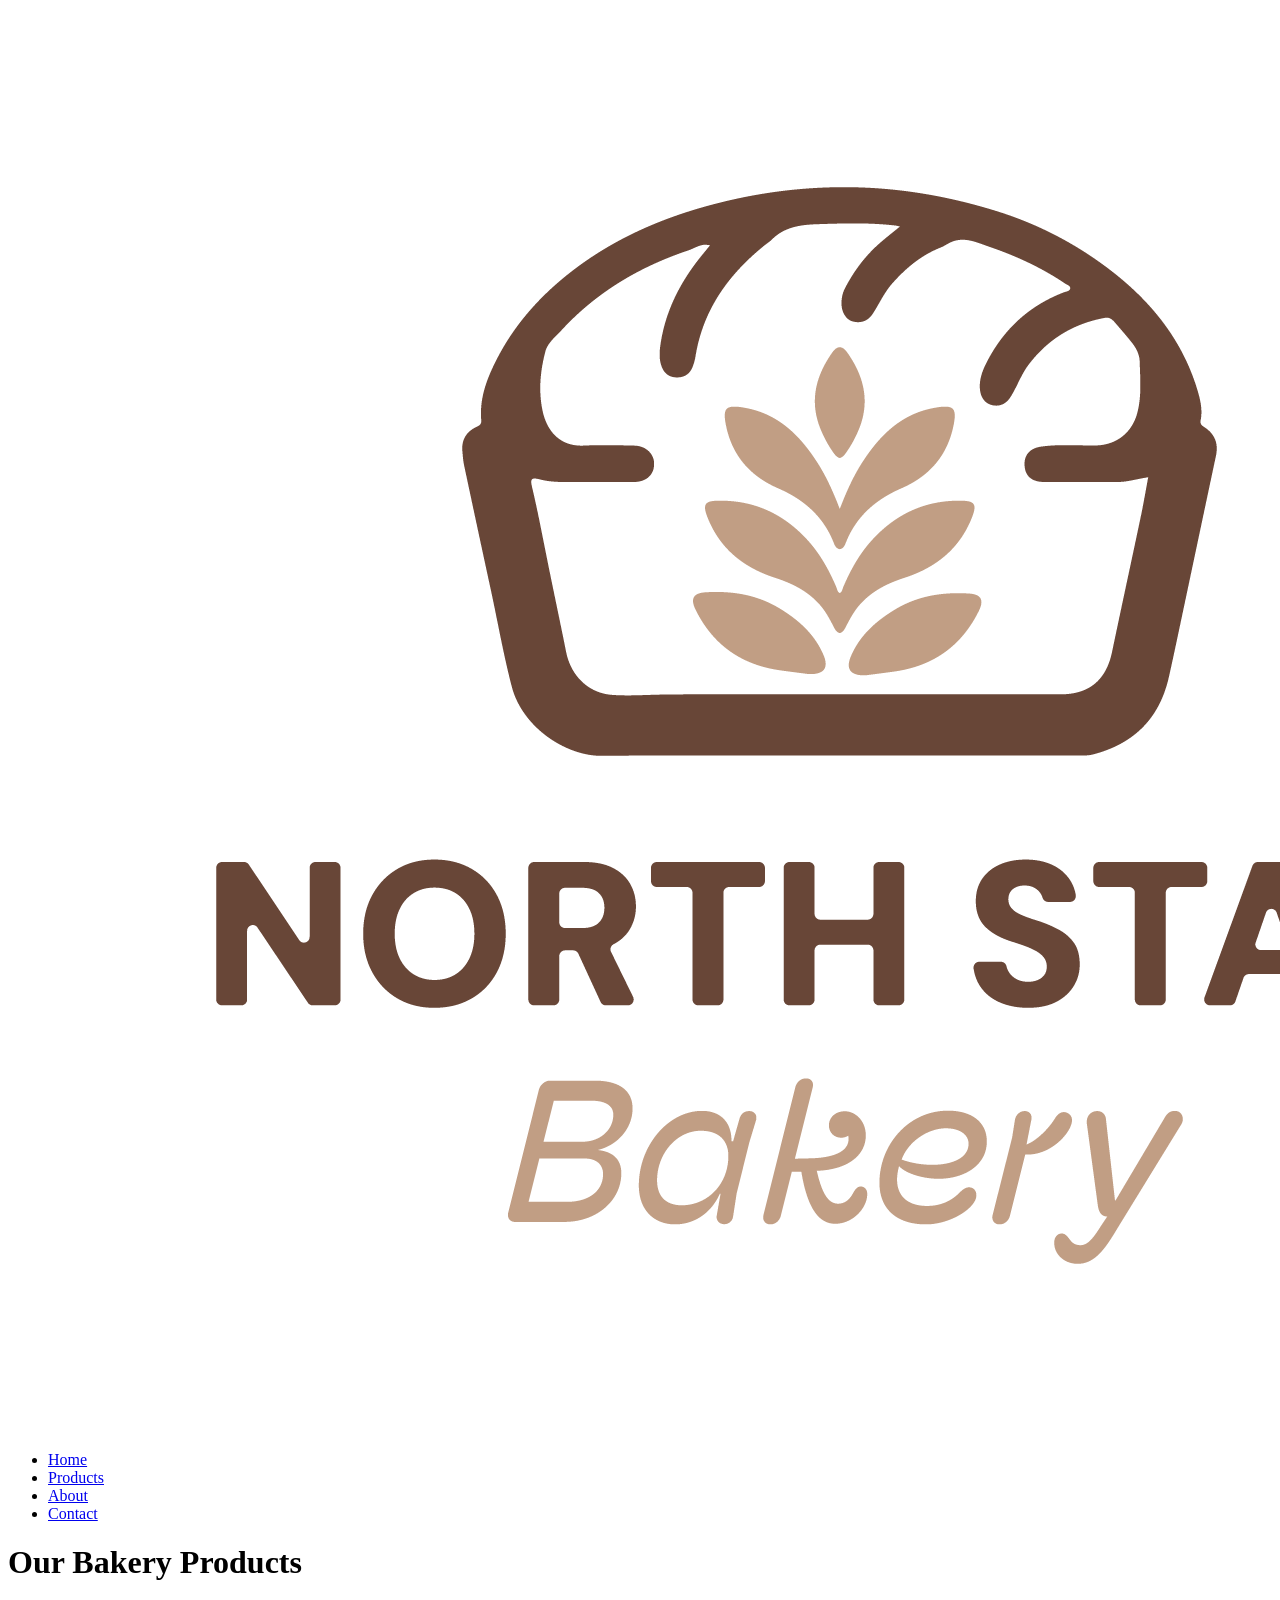
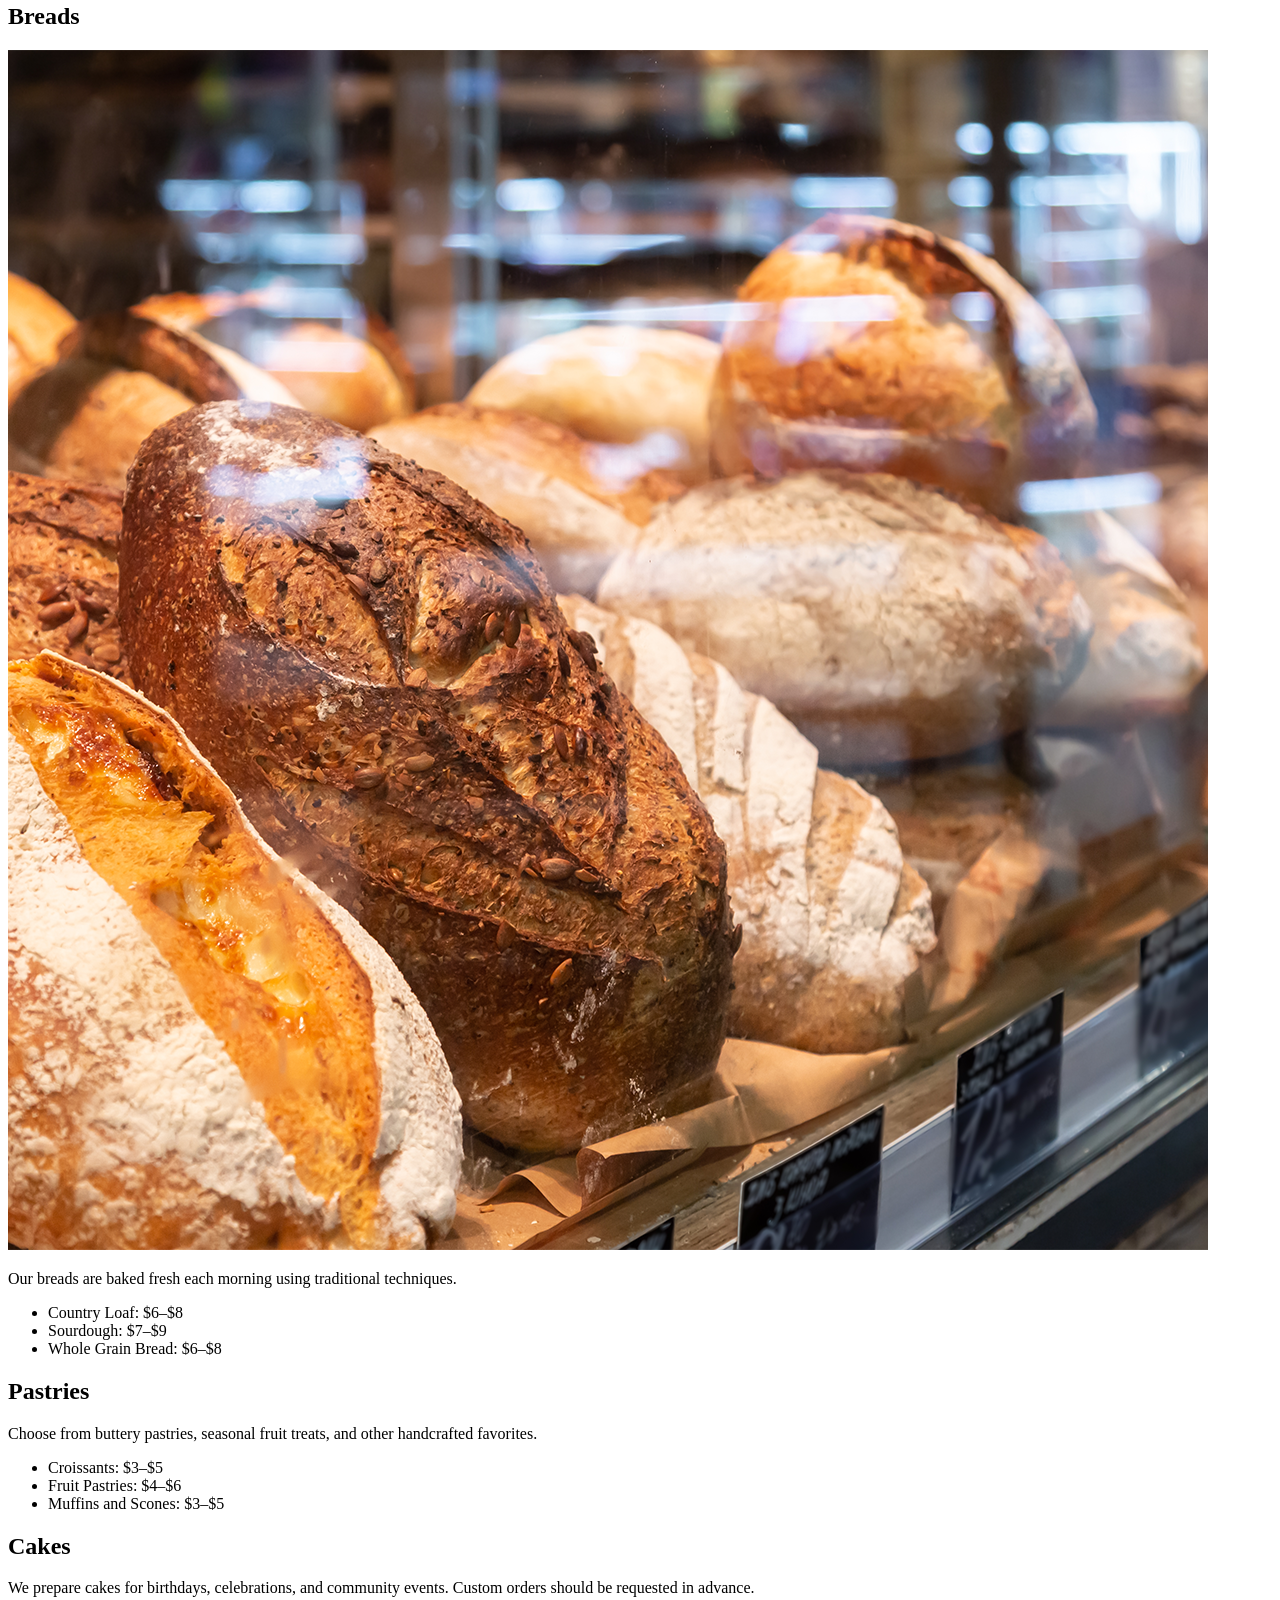
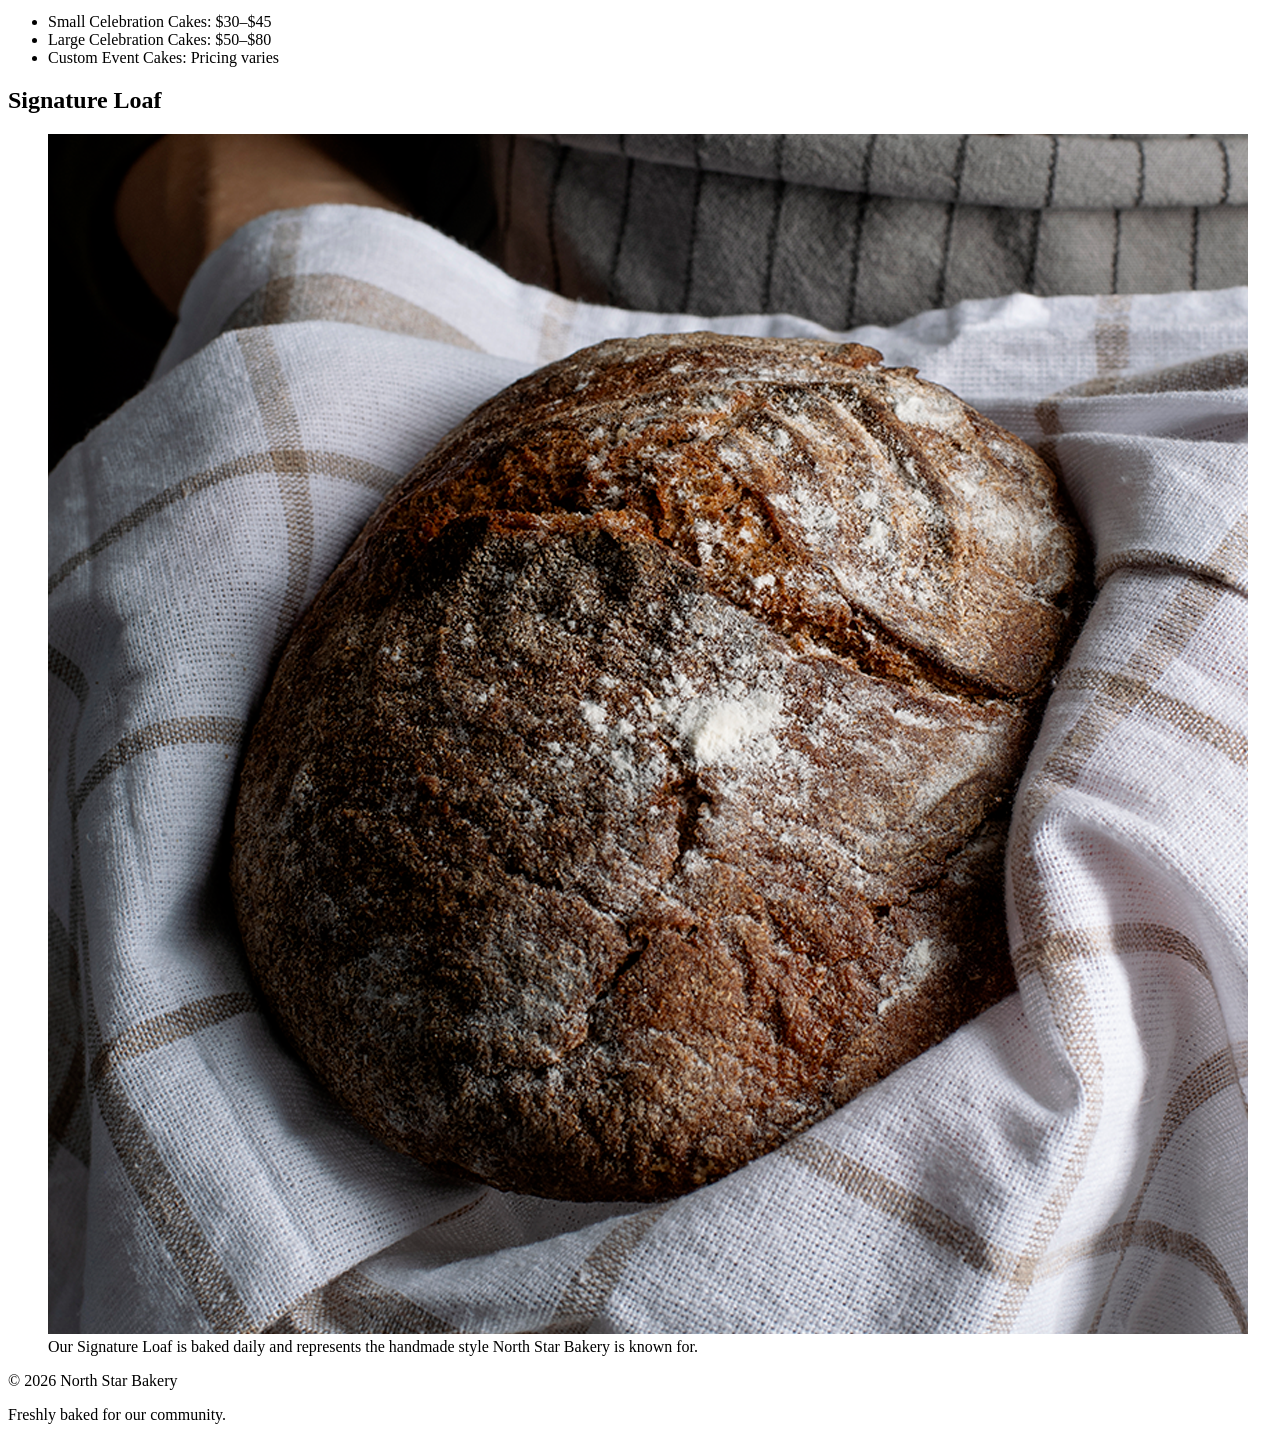
==== about.html @ 35026e47 "Complete Touchstone 2 HTML Structure" ====
<!DOCTYPE html>
<html lang="en">

<head>
  <meta charset="UTF-8">
  <meta name="viewport" content="width=device-width, initial-scale=1.0">
  <title>North Star Bakery | Products</title>
</head>

<body>

  <header class="site-header">
    <img
      src="media/bakery-logo_c.png"
      alt="North Star Bakery logo"
      class="site-logo"
    >

    <nav class="site-nav" aria-label="Primary navigation">
      <ul>
        <li><a href="index.html">Home</a></li>
        <li><a href="products.html" aria-current="page">Products</a></li>
        <li><a href="about.html">About</a></li>
        <li><a href="contact.html">Contact</a></li>
      </ul>
    </nav>
  </header>

  <main>

    <h1>Our Bakery Products</h1>

    <section class="content-section">
      <h2>Breads</h2>

      <img
        src="media/bakery-bread_c.png"
        alt="Fresh artisan bread displayed at North Star Bakery"
      >

      <p>
        Our breads are baked fresh each morning using traditional techniques.
      </p>

      <ul>
        <li>Country Loaf: $6–$8</li>
        <li>Sourdough: $7–$9</li>
        <li>Whole Grain Bread: $6–$8</li>
      </ul>
    </section>

    <section class="content-section">
      <h2>Pastries</h2>

      <p>
        Choose from buttery pastries, seasonal fruit treats, and other
        handcrafted favorites.
      </p>

      <ul>
        <li>Croissants: $3–$5</li>
        <li>Fruit Pastries: $4–$6</li>
        <li>Muffins and Scones: $3–$5</li>
      </ul>
    </section>

    <section class="content-section">
      <h2>Cakes</h2>

      <p>
        We prepare cakes for birthdays, celebrations, and community events.
        Custom orders should be requested in advance.
      </p>

      <ul>
        <li>Small Celebration Cakes: $30–$45</li>
        <li>Large Celebration Cakes: $50–$80</li>
        <li>Custom Event Cakes: Pricing varies</li>
      </ul>
    </section>

    <section class="content-section">
      <h2>Signature Loaf</h2>

      <figure>
        <img
          src="media/bakery-signature-loaf_c.png"
          alt="North Star Bakery signature artisan loaf with a golden crust"
        >

        <figcaption>
          Our Signature Loaf is baked daily and represents the handmade style
          North Star Bakery is known for.
        </figcaption>
      </figure>
    </section>

  </main>

  <footer class="site-footer">
    <p>&copy; 2026 North Star Bakery</p>
    <p>Freshly baked for our community.</p>
  </footer>

</body>

</html>
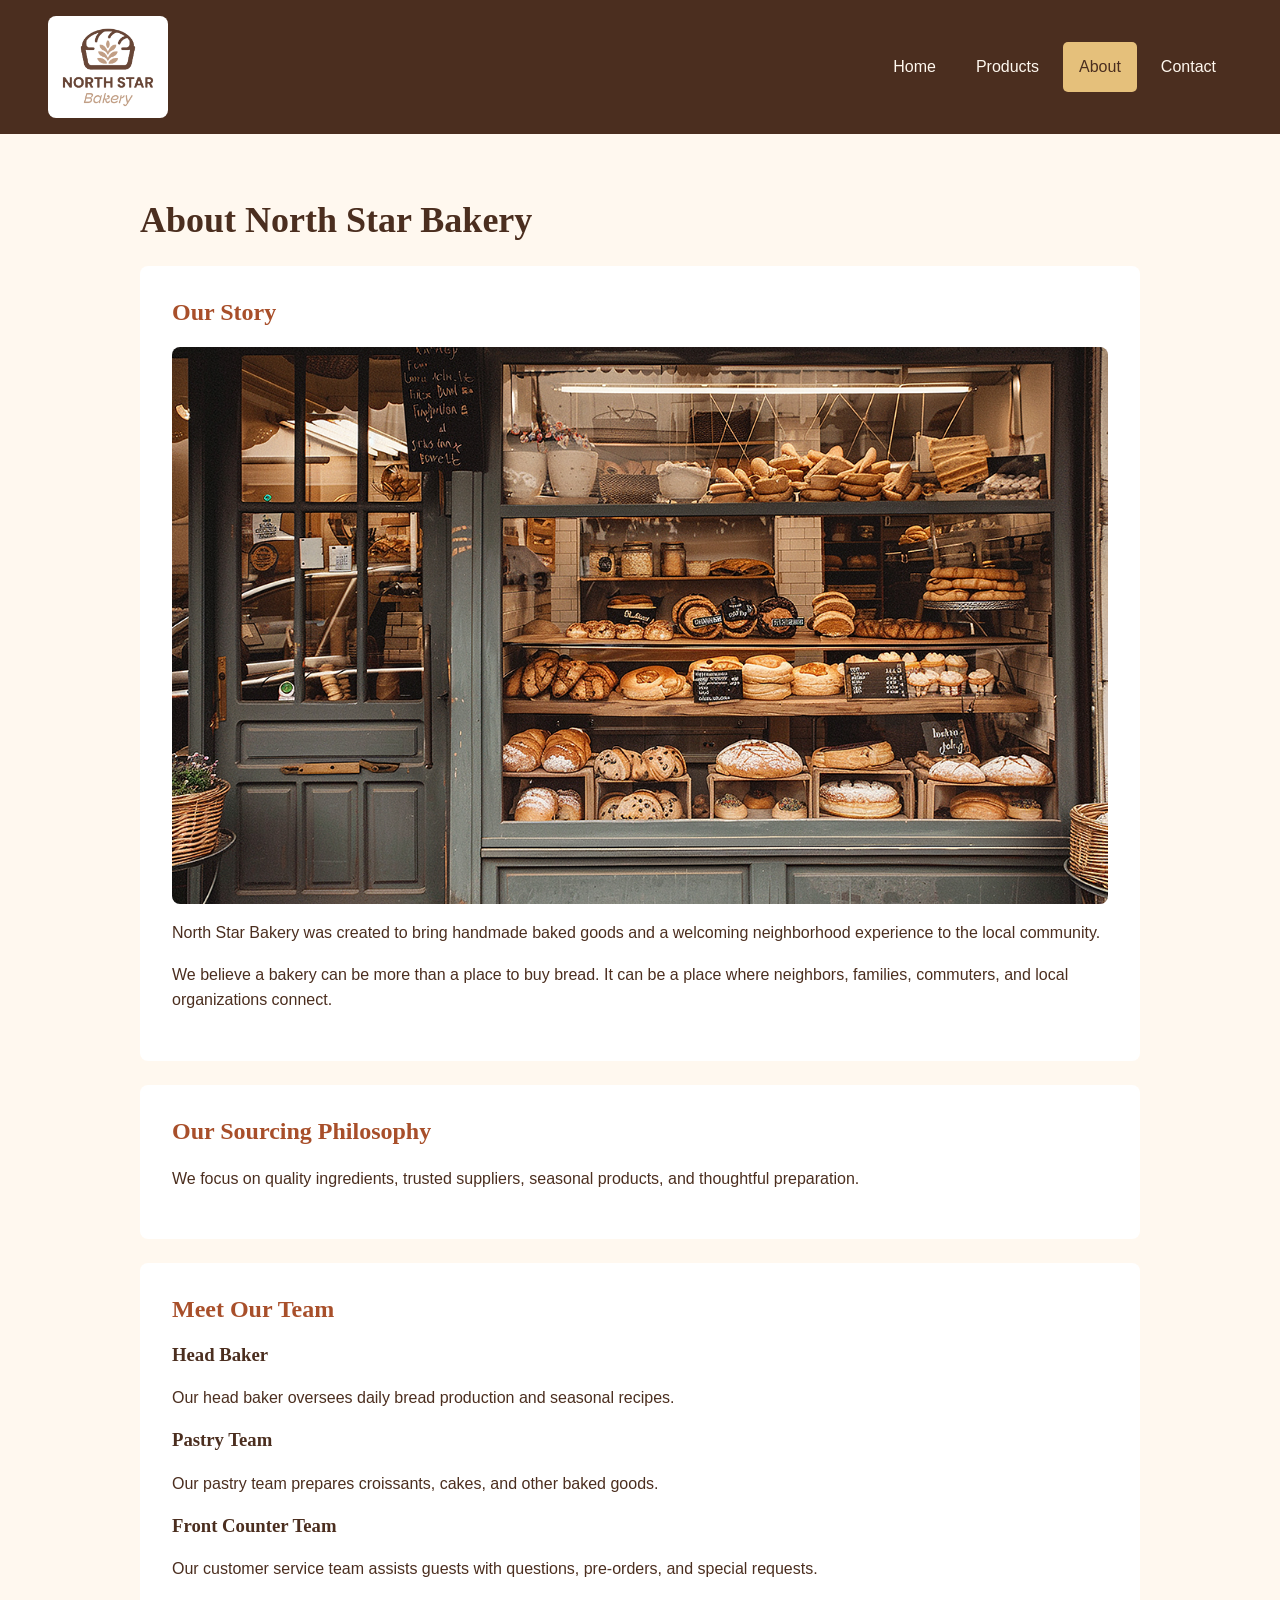
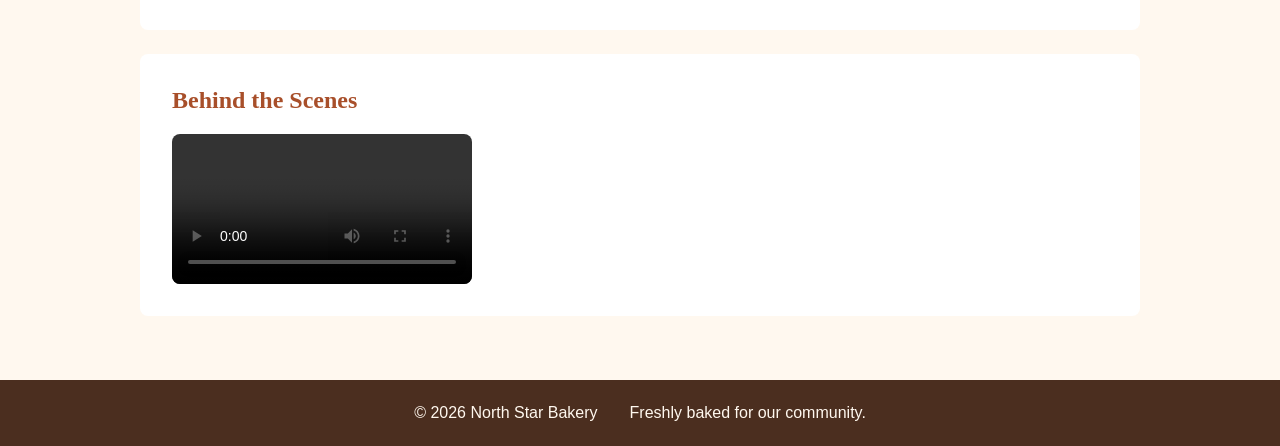
==== commit 00c0ef4e: "Complete Touchstone 3 responsive design" ====
--- a/about.html
+++ b/about.html
@@ -4,7 +4,8 @@
 <head>
   <meta charset="UTF-8">
   <meta name="viewport" content="width=device-width, initial-scale=1.0">
-  <title>North Star Bakery | Products</title>
+  <title>North Star Bakery | About</title>
+  <link rel="stylesheet" href="css/styles.css">
 </head>
 
 <body>
@@ -19,82 +20,71 @@
     <nav class="site-nav" aria-label="Primary navigation">
       <ul>
         <li><a href="index.html">Home</a></li>
-        <li><a href="products.html" aria-current="page">Products</a></li>
-        <li><a href="about.html">About</a></li>
+        <li><a href="products.html">Products</a></li>
+        <li><a href="about.html" aria-current="page">About</a></li>
         <li><a href="contact.html">Contact</a></li>
       </ul>
     </nav>
   </header>
 
   <main>
-
-    <h1>Our Bakery Products</h1>
+    <h1>About North Star Bakery</h1>
 
     <section class="content-section">
-      <h2>Breads</h2>
+      <h2>Our Story</h2>
 
       <img
-        src="media/bakery-bread_c.png"
-        alt="Fresh artisan bread displayed at North Star Bakery"
+        src="media/bakery-storefront_c.png"
+        alt="North Star Bakery storefront in the neighborhood"
       >
 
       <p>
-        Our breads are baked fresh each morning using traditional techniques.
+        North Star Bakery was created to bring handmade baked goods and a
+        welcoming neighborhood experience to the local community.
       </p>
 
-      <ul>
-        <li>Country Loaf: $6–$8</li>
-        <li>Sourdough: $7–$9</li>
-        <li>Whole Grain Bread: $6–$8</li>
-      </ul>
+      <p>
+        We believe a bakery can be more than a place to buy bread. It can be a
+        place where neighbors, families, commuters, and local organizations connect.
+      </p>
     </section>
 
     <section class="content-section">
-      <h2>Pastries</h2>
-
+      <h2>Our Sourcing Philosophy</h2>
       <p>
-        Choose from buttery pastries, seasonal fruit treats, and other
-        handcrafted favorites.
+        We focus on quality ingredients, trusted suppliers, seasonal products,
+        and thoughtful preparation.
       </p>
-
-      <ul>
-        <li>Croissants: $3–$5</li>
-        <li>Fruit Pastries: $4–$6</li>
-        <li>Muffins and Scones: $3–$5</li>
-      </ul>
     </section>
 
     <section class="content-section">
-      <h2>Cakes</h2>
+      <h2>Meet Our Team</h2>
 
+      <h3>Head Baker</h3>
+      <p>Our head baker oversees daily bread production and seasonal recipes.</p>
+
+      <h3>Pastry Team</h3>
+      <p>Our pastry team prepares croissants, cakes, and other baked goods.</p>
+
+      <h3>Front Counter Team</h3>
       <p>
-        We prepare cakes for birthdays, celebrations, and community events.
-        Custom orders should be requested in advance.
+        Our customer service team assists guests with questions, pre-orders,
+        and special requests.
       </p>
-
-      <ul>
-        <li>Small Celebration Cakes: $30–$45</li>
-        <li>Large Celebration Cakes: $50–$80</li>
-        <li>Custom Event Cakes: Pricing varies</li>
-      </ul>
     </section>
 
     <section class="content-section">
-      <h2>Signature Loaf</h2>
+      <h2>Behind the Scenes</h2>
 
-      <figure>
-        <img
-          src="media/bakery-signature-loaf_c.png"
-          alt="North Star Bakery signature artisan loaf with a golden crust"
+      <video controls>
+        <source
+          src="media/bakery-behind-scenes_c.mp4"
+          type="video/mp4"
         >
 
-        <figcaption>
-          Our Signature Loaf is baked daily and represents the handmade style
-          North Star Bakery is known for.
-        </figcaption>
-      </figure>
+        Your browser does not support video playback.
+      </video>
     </section>
-
   </main>
 
   <footer class="site-footer">
@@ -103,5 +93,4 @@
   </footer>
 
 </body>
-
 </html>
--- a/css/styles.css
+++ b/css/styles.css
@@ -0,0 +1,292 @@
+:root {
+  --cream: #fff8ef;
+  --brown: #4b2e1f;
+  --terracotta: #a84f2a;
+  --gold: #e5c07b;
+}
+
+* {
+  box-sizing: border-box;
+}
+
+html {
+  scroll-behavior: smooth;
+}
+
+body {
+  margin: 0;
+  background-color: var(--cream);
+  color: var(--brown);
+  font-family: Arial, Helvetica, sans-serif;
+  line-height: 1.6;
+}
+
+h1,
+h2,
+h3 {
+  font-family: Georgia, "Times New Roman", serif;
+  line-height: 1.2;
+}
+
+h1 {
+  font-size: 2.25rem;
+}
+
+h2 {
+  color: var(--terracotta);
+}
+
+a {
+  color: var(--terracotta);
+}
+
+img,
+video {
+  display: block;
+  max-width: 100%;
+  height: auto;
+}
+
+audio {
+  width: 100%;
+}
+
+/* HEADER */
+
+.site-header {
+  background-color: var(--brown);
+  padding: 1rem;
+
+  display: flex;
+  flex-direction: column;
+  align-items: center;
+  gap: 1rem;
+
+  position: relative;
+  z-index: 100;
+}
+
+.site-logo {
+  width: 120px;
+  border-radius: 8px;
+}
+
+/* NAVIGATION */
+
+.site-nav {
+  position: relative;
+  z-index: 200;
+}
+
+.site-nav ul {
+  list-style: none;
+  margin: 0;
+  padding: 0;
+
+  display: flex;
+  flex-wrap: wrap;
+  justify-content: center;
+  gap: 0.5rem;
+}
+
+.site-nav li {
+  margin: 0;
+}
+
+.site-nav a {
+  display: block;
+  position: relative;
+  z-index: 300;
+
+  padding: 0.75rem 1rem;
+
+  color: var(--cream);
+  text-decoration: none;
+
+  border-radius: 5px;
+
+  cursor: pointer;
+}
+
+.site-nav a:hover,
+.site-nav a:focus {
+  background-color: var(--terracotta);
+}
+
+.site-nav a[aria-current="page"] {
+  background-color: var(--gold);
+  color: var(--brown);
+}
+
+/* MAIN CONTENT */
+
+main {
+  width: min(92%, 1000px);
+  margin: 0 auto;
+  padding: 2rem 0;
+}
+
+.hero {
+  margin-bottom: 2rem;
+}
+
+.hero img {
+  width: 100%;
+  margin-top: 1rem;
+  border-radius: 8px;
+}
+
+.content-section {
+  background-color: white;
+
+  margin-bottom: 1.5rem;
+  padding: 1.5rem;
+
+  border-radius: 8px;
+}
+
+.content-section h2:first-child {
+  margin-top: 0;
+}
+
+.content-section img,
+.content-section video {
+  margin-top: 1rem;
+  border-radius: 8px;
+}
+
+figure {
+  margin: 0;
+}
+
+figcaption {
+  margin-top: 0.75rem;
+  font-style: italic;
+}
+
+.content-section li {
+  margin-bottom: 0.4rem;
+}
+
+/* FORM */
+
+.contact-form {
+  display: flex;
+  flex-direction: column;
+  gap: 1.25rem;
+}
+
+.form-group {
+  display: flex;
+  flex-direction: column;
+  gap: 0.35rem;
+}
+
+.contact-form label,
+.contact-form legend {
+  font-weight: bold;
+}
+
+.contact-form input[type="text"],
+.contact-form input[type="email"],
+.contact-form input[type="date"],
+.contact-form textarea {
+  width: 100%;
+
+  padding: 0.75rem;
+
+  border: 1px solid var(--gold);
+  border-radius: 5px;
+
+  font: inherit;
+}
+
+.contact-form input:focus,
+.contact-form textarea:focus {
+  outline: 3px solid var(--gold);
+  border-color: var(--terracotta);
+}
+
+fieldset {
+  display: flex;
+  flex-direction: column;
+  gap: 0.5rem;
+
+  padding: 1rem;
+
+  border: 1px solid var(--gold);
+  border-radius: 5px;
+}
+
+button {
+  background-color: var(--terracotta);
+  color: white;
+
+  border: none;
+  border-radius: 5px;
+
+  padding: 0.9rem 1.25rem;
+
+  font: inherit;
+  font-weight: bold;
+
+  cursor: pointer;
+}
+
+button:hover,
+button:focus {
+  background-color: var(--brown);
+}
+
+/* FOOTER */
+
+.site-footer {
+  background-color: var(--brown);
+  color: var(--cream);
+
+  padding: 1.25rem;
+
+  text-align: center;
+
+  display: flex;
+  flex-direction: column;
+  gap: 0.25rem;
+}
+
+.site-footer p {
+  margin: 0;
+}
+
+/* DESKTOP */
+
+@media (min-width: 768px) {
+
+  .site-header {
+    flex-direction: row;
+    justify-content: space-between;
+
+    padding: 1rem 3rem;
+  }
+
+  .site-nav ul {
+    flex-wrap: nowrap;
+  }
+
+  main {
+    padding: 2.5rem 0;
+  }
+
+  .content-section {
+    padding: 2rem;
+  }
+
+  .contact-form {
+    max-width: 700px;
+  }
+
+  .site-footer {
+    flex-direction: row;
+    justify-content: center;
+    gap: 2rem;
+  }
+}
